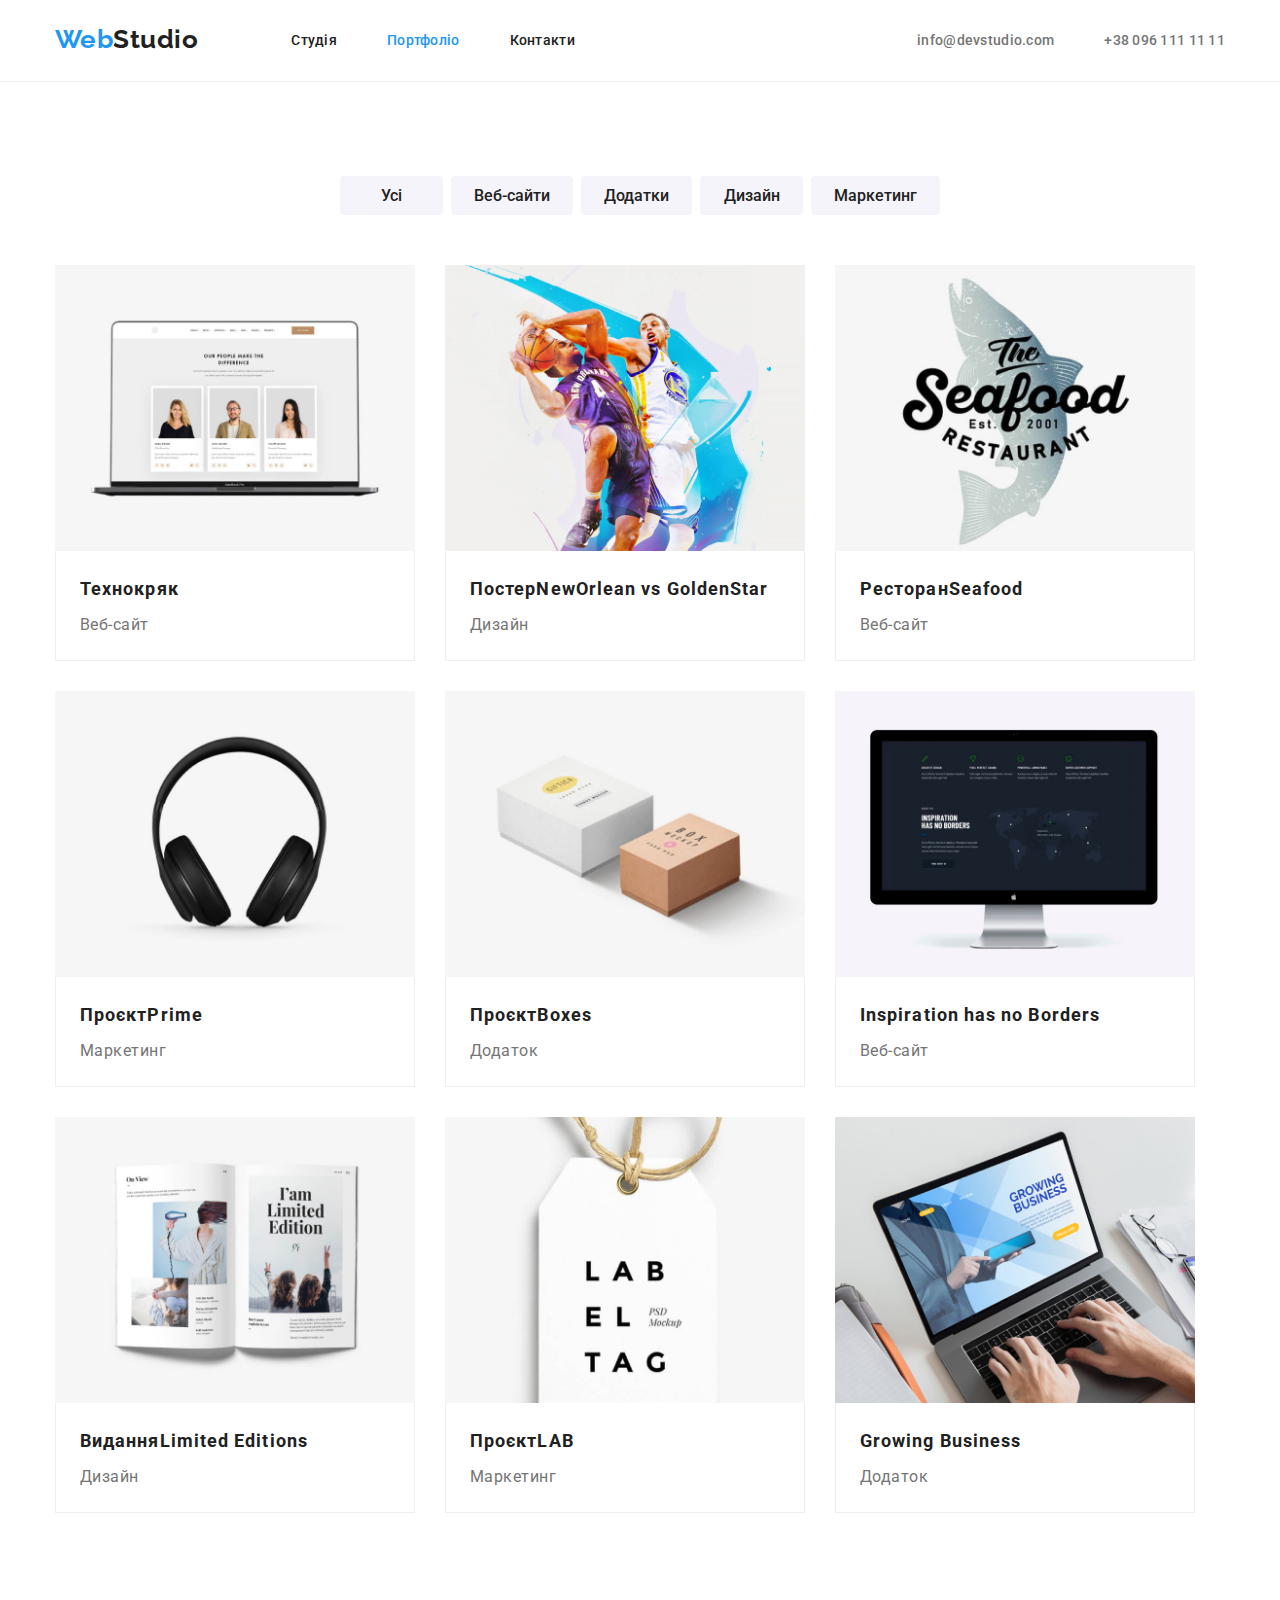
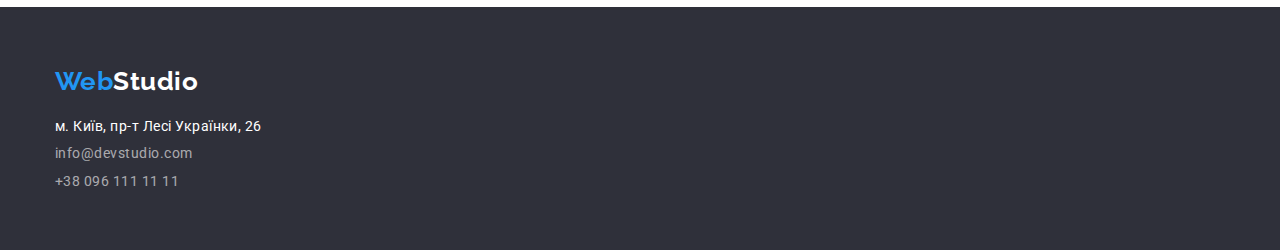
==== portfolio.html @ bcf7d55e "addclone-portfolio" ====
<!DOCTYPE html>
<html lang="uk">
<head>
    <meta charset="UTF-8">
    <meta http-equiv="X-UA-Compatible" content="IE=edge">
    <meta name="viewport" content="width=device-width, initial-scale=1.0">
    <title>Portfolio</title>
    <link
        href="https://fonts.googleapis.com/css2?family=Raleway:wght@700&family=Roboto+Condensed:wght@700&family=Roboto:wght@400;500;700;900&display=swap"
        rel="stylesheet">
        <link rel="stylesheet" href="https://cdnjs.cloudflare.com/ajax/libs/modern-normalize/1.1.0/modern-normalize.min.css">
 <link rel="stylesheet" href="./styles-css/styles.css">
</head>
<body>
    <!--navigation-->
    <header class="page-header">
        <div class=" conteiner main-container">
            <div class="naw-link">
        <nav class="naw-content">
            <a href="./index.html" class="logo-accent">Web<span class="logo">Studio</span></a>
            <ul class=" site-nav list">
                <li class="item"><a href="./index.html" class="link">Студія</a></li>
                <li class="item"><a href="#" class="link current ">Портфоліо</a></li>
                <li class="item"><a href="#" class="link">Контакти</a></li>
            </ul>
        </nav>
        <ul class=" contact-nav list">
            <li class="contact-wrap"><a href="mailto:info@devstudio.com" class="contacts">info@devstudio.com</a></li>
            <li class="contact-wrap"><a href="tel:+380961111111" class="contacts">+38 096 111 11 11</a></li>
        </ul>
        </div>
        </div>
    </header>
    <!--about main-->
    <main>
        <!--navigation portfolio-->
        <section class="section section-portfolio">
            <div class="conteiner conteiner-portfolio">
            <h1 class="visually-hidden">портфоліо</h1>
            <ul class="list filter">
                <li class="item-button"><button type="button" class="buttons ">Усі</button></li>
                <li class="item-button"><button type="button" class="buttons ">Веб-сайти</button></li>
                <li class="item-button"><button type="button" class="buttons ">Додатки</button></li>
                <li class="item-button"><button type="button" class="buttons ">Дизайн</button></li>
                <li class="item-button"><button type="button" class="buttons ">Маркетинг</button></li>
            </ul>
            
    

        <!--portfolio-->

            <ul class=" project list">
                <li class="item-work">
                    <a href="#" target="_blank" rel="noopener norefere">
                    <img class="img-work" src="./images/img1.jpg" alt="ноутбук" width="370">
                    <div class="cards-name">
                    <h2 class="title-project">Технокряк</h2>
                    <p class="work">Веб-сайт</p>
                    </div>
                </a>
                </li>
                <li class="item-work">
                    <a href="#" target="_blank" rel="noopener norefere">
                    <img class="img-work" src="./images/img2.jpg" alt="баскетбол" width="370">
                    <div class="cards-name">
                    <h2 class="title-project">Постер<span>NewOrlean vs GoldenStar</span></h2>
                    <p class="work">Дизайн</p>
                    </div>
                    </a>
                </li>
                <li class="item-work">
                    <a href="#" target="_blank" rel="noopener noreferre">
                    <img class="img-work" src="./images/img3.jpg" alt="ресторан" width="370">
                    <div class="cards-name">
                    <h2 class="title-project">Ресторан<span>Seafood</span></h2>
                    <p class="work">Веб-сайт</p>
                    </div>
                </a>
                </li>
                
                <li class="item-work">
                    <a href="#" target="_blank" rel="noopener noreferre">
                <img class="img-work" src="./images/img4.jpg" alt="наушники" width="370">
                <div class="cards-name">
                <h2 class="title-project">Проєкт<span>Prime</span></h2>
                <p class="work">Маркетинг</p>
                </div>
                </a>
                </li>
                <li class="item-work">
                    <a href="#" target="_blank" rel="noopener noreferre">
                    <img class="img-work" src="./images/img5.jpg" alt="дві коробочки" width="370">
                    <div class="cards-name">
                    <h2 class="title-project">Проєкт<span>Boxes</span></h2>
                    <p class="work">Додаток</p>
                    </div>
                    </a>
                </li>
                <li class="item-work">
                    <a href="#" target="_blank" rel="noopener noreferre">
                    <img class="img-work" src="./images/img6.jpg" alt="монітор" width="370">
                    <div class="cards-name">
                    <h2 class="title-project"><span>Inspiration has no Borders</span></h2>
                    <p class="work">Веб-сайт</p>
                    </div>
                    </a>
                </li>
                <li class="item-work">
                    <a href="#" target="_blank" rel="noopener noreferre">
                     <img class="img-work" src="./images/img7.jpg" alt="журнал" width="370">
                     <div class="cards-name">
                    <h2 class="title-project">Видання<span>Limited Editions</span></h2>
                    <p class="work">Дизайн</p>
                    </div>
                    </a>
                </li>
                <li class="item-work">
                    <a href="#" target="_blank" rel="noopener noreferre">
                    <img class="img-work" src="./images/img8.jpg" alt="бирка" width="370">
                    <div class="cards-name">
                    <h2 class="title-project">Проєкт<span>LAB</span></h2>
                    <p class="work">Маркетинг</p>
                    </div>
                </a>
                </li>
                <li class="item-work">
                    <a href="#" target="_blank" rel="noopener noreferre">
                    <img class="img-work" src="./images/img9.jpg" alt="ноутбук" width="370">
                    <div class="cards-name">
                    <h2 class="title-project"><span>Growing Business</span></h2>
                    <p class="work">Додаток</p>
                    </div>
                </a>
                </li>
            </ul>
            
            </div>
        </section>
    </main>

<!--abot footer-->
<footer class="footer">
    <div class="conteiner conteiner-foot">
    <a href="./index.html" class="foot-accent">Web<span class="logo-foot">Studio</span></a>
    <address>
        <ul class=" adress-foot list">
            <li class="foot-item">
                <a href="https://maps.google.ua" target="_blank" rel="noopener noreferre" class="adress">м. Київ, пр-т Лесі Українки,
                    26</a>
            </li>

            <li class="foot-item"><a href="mailto:info@devstudio.com" class="adress item">info@devstudio.com</a></li>
            <li class="foot-item"><a href="tel:+380961111111" class="adress item">+38 096 111 11 11</a></li>
        </ul>
    </address>
    </div>
</footer>
 </body>
</html>
---- styles-css/styles.css ----
:root {
  --primary-text-color:#757575 ;
  --title-text-color:#212121 ;
  --accent-text: #2196F3 ;
  --accent-battons-hover:#188CE8;
  --background-main-color:#F5F5F5;
  --background-second-color : #F5F4FA;
  --bacground-accent-color:#2F303A ;
  --white-color:#FFFFFF ;
  --background-footer-color:#2F303A;
  --color-wite-transporet:rgba(255, 255, 255, 0.6);
}
h1, h2, h3, h4, h5 ,h6, ul, p {
    margin:0;
}
ul{
    padding-left: 0; 
    margin: 0;
}
body {
 background-color:var(--background-color) ;
 color: var(--primary-text-color);
 font-family: Roboto, sans-serif;
 letter-spacing: 0.03em;
}
a{
    text-decoration: none;
}

.conteiner {
    width: 1200px;
    margin: 0 auto;
    padding-left: 15px;
    padding-right: 15px;

}
/* hide */
.visually-hidden {
    position: absolute;
    white-space: nowrap;
    width: 1px;
    height: 1px;
    overflow: hidden;
    border: 0;
    padding: 0;
    clip: rect(0 0 0 0);
    clip-path: inset(50%);
    margin: -1px;
}
.list {
    list-style: none;
}
 /* heder  */
 
 
 .page-header {
    background-color: var(--color-wite-transporet);
    border-bottom: 1px solid #ECECEC;
 }

/* логотип */
.logo-accent {
    color: var(--accent-text);
}
.logo {
  color: var(--title-text-color)  ;
}
.logo-accent {
    margin-right: 93px;
    padding-top: 24px;
    padding-bottom: 25px;
    display: block;
    font-family: 'Raleway', sans-serif;
    font-size: 26px;
    font-weight:700;
    line-height:1.19 ;
    text-decoration: none;


    
}
/* main naw */
 .naw-link {
    display: flex;
    align-items: center;
}
/* навигация  */
.naw-content{
    display: flex;
    align-items: center;
}

.site-nav {
    display: flex;
}
.site-nav .item {
    margin-right: 50px;
}
.site-nav .item:last-child {
    margin-right: 0;
}
 .site-nav .link {
    display: block;
    padding-top: 32px;
    padding-bottom: 32px;
    
    color: var(--title-text-color);
    font-weight: 500;
    font-size: 14px;
    line-height: 1.2;
    letter-spacing: 0.02em;
    text-decoration:none;
    
}
.site-nav .link:hover,
.site-nav .link:focus {
    color: var(--accent-text);
}
.site-nav .link.current {
    color: var(--accent-text);
    }
   
    /* contact-nav */
.contact-nav {
    display: flex;
    margin-left: auto ;
    }
  .contact-wrap:first-of-type { 
    margin-right: 50px;
}
 
.contact-wrap .contacts {
    display: block;
    padding-top: 32px;
    padding-bottom: 32px;
    margin-right: 0px;

    color:var(--primary-text-color);
    font-weight: 500;
    font-size: 14px;
    line-height: 1.2;
    letter-spacing: 0.02em;
    text-decoration: none;
    
}

.contact-nav .contacts:hover,
.contact-nav .contacts:focus {
    color: var(--accent-text);
}
.contact-nav .contacts.current {
    color:var(--accent-text);
}

/* hero */
.hero {
    background: var(--bacground-accent-color)  ;
    margin: auto;
    text-align: center;
    padding-top: 200px;
    padding-bottom: 200px;
}


    .hero .hero-title {
    max-width: 696px;
    margin: 0 auto 30px;


    color: var(--white-color);
    font-weight: 900;
    font-size: 44px;
    line-height:1.4;
    letter-spacing: 0.06em;
    text-align: center;
    text-transform: uppercase;
     }

.buttons-hero {
    color: var(--white-color);
    background-color: var(--accent-text);
    font-family: Roboto;
    font-weight: 700;
    font-size: 16px;
    line-height: 1.8;
    letter-spacing: 0.06em;

    cursor: pointer;
    border-radius: 4px;
    padding: 10px 32px;
    min-width: 216px;
    
    text-align: center;
    border: 1px solid transparent
    }

 .buttons-hero:hover,
 .buttons-hero:focus {
    background-color: var(--accent-battons-hover);
    
 }

 /* about section */
 .feature{
    display: flex;
    flex-wrap: wrap;
    
 }
 .feauter-item{
    flex-basis: calc(100% / 4 - 30px);
    margin-left: 30px;}
   
.feature :first-child {
    margin-left: 0px;
}
   
 .section-about {
    padding-top: 94px;
    padding-bottom: 94px;
 }

.section .section-title {
    color: var(--title-text-color);
    font-weight: 700;
    font-size: 36px;
    line-height: 1.2;
    text-align: center;
    margin-bottom: 50px;
    
}
.feature .title { 
  color:var(--title-text-color) ; 
    font-weight: 700;
    font-size: 14px;
    line-height: 1.2;
    text-transform: uppercase;
    margin-bottom: 10px;

    
}
.feature .text-feature {
    font-weight: 400;
    font-size: 14px;
    line-height: 1.7;
    width: 270px; 
    display: block;
    
}
/* about-prodgect */

.prodgect-list{
    display: flex;
}

.prodgect-item {
    flex-basis: calc(100% / 3);
    margin-right:  30px;
    }
 .prodgect-item:last-of-type {
        margin-right: 0 ;
    }
    
.img-item {
    display: block;
    }
.section-prodgect{
    padding-bottom: 94px;
}

   
/* employee list */
.section-employees{
    padding-top: 94px;
    padding-bottom: 94px;
    background-color: var(--background-second-color);
}
.employees {
    display: flex;
    flex-wrap: wrap;
    margin-right: -30px;
    
}
.employees-item {
    display: block;
}
.employees-item {
    flex-basis: calc(100% / 4 -30px);
    margin-right: 30px;
    text-align: center;
    }
.item-employees {
    display: block;
    max-width: 100%;
}

.employees .coworcer  {
    color: var(--title-text-color);
    font-weight: 500;
    font-size: 16px;
    line-height: 1.2;
    margin-bottom: 10px;
}
  .coworcer .work {
  font-weight: 400;
  font-size: 16px;
  line-height: 1.2;
  
  }
.text-worker{
    padding-top: 30px;
    padding-bottom: 30px ;
    background-color: var(--color-wite-transporet);
}

/* footer */


.footer {
    background-color:var(--background-footer-color) ;
    padding-top: 60px;
    padding-left: 0px;
    padding-bottom: 60px;
}
 
.foot-accent {
display: inline-block;

    color: var(--accent-text);
    font-family: Raleway ;
    font-size: 26px;
    font-weight: 700;
    margin-bottom: 20px;
}
 .logo-foot {
        color: var(--white-color);
        }
  .foot-item {
    margin-bottom: 9px;
}

.adress-foot .adress {
    color: var(--white-color);
    font-style: normal;
    text-decoration: none;
    font-size: 14px;
}
 .adress-foot .item {
    color: var(--color-wite-transporet);
 }
.adress-foot .adress:hover ,
.adress-foot .adress:focus {
    color: var(--accent-text);
}
 .adress-foot :last-child {
    margin-bottom: 0px;
}

/* portfolio navigations  */
.section-portfolio {
    padding-top: 94px;
    padding-bottom: 94px;

}
.filter {
    display: flex;
    justify-content: center;
    margin-bottom: 50px;
}
.item-button {
    margin-left: 8px;
}
 .item-button:first-of-type {
    margin-left: 0;
 }
.buttons {
    cursor: pointer;
    border-radius: 4px;
    padding: 6px 22px;
    min-width: 103px;
    border: 1px solid transparent;
    
    

   background-color:var(--background-second-color) ;
   color: var(--title-text-color);
   font-family: Roboto;
   font-weight: 500;
   font-size: 16px;
   line-height: 1.6;
   font-family: Roboto;
   
}


.buttons:hover,
.buttons:focus{
background-color: var(--accent-text);
border:1px solid transparent ;
color: var(--white-color);}

/* portfolio prodjekt */ 

.project{
    padding: 0;
    display: flex;
    flex-wrap: wrap;
    gap: 30px ;
    
}
 .project >.item-work {
    flex-basis: calc(100% / 3 - 30px);
   
 }
 
 .img-work {
    display: block;
    max-width: 100%;
 }
 .cards-name {
    padding: 20px 24px;
    border: 1px solid #EEEEEE;
    border-top: none;
          
 }

.title-project {
    color: var(--title-text-color);
    font-weight: 700;
    font-size: 18px;
    line-height: 2;
    letter-spacing: 0.06em ;
    margin-bottom: 4px;
    
}
.work {
    font-weight: 400;
    color: var(--primary-text-color);
    font-size: 16px;
    line-height: 1.8;
    
}
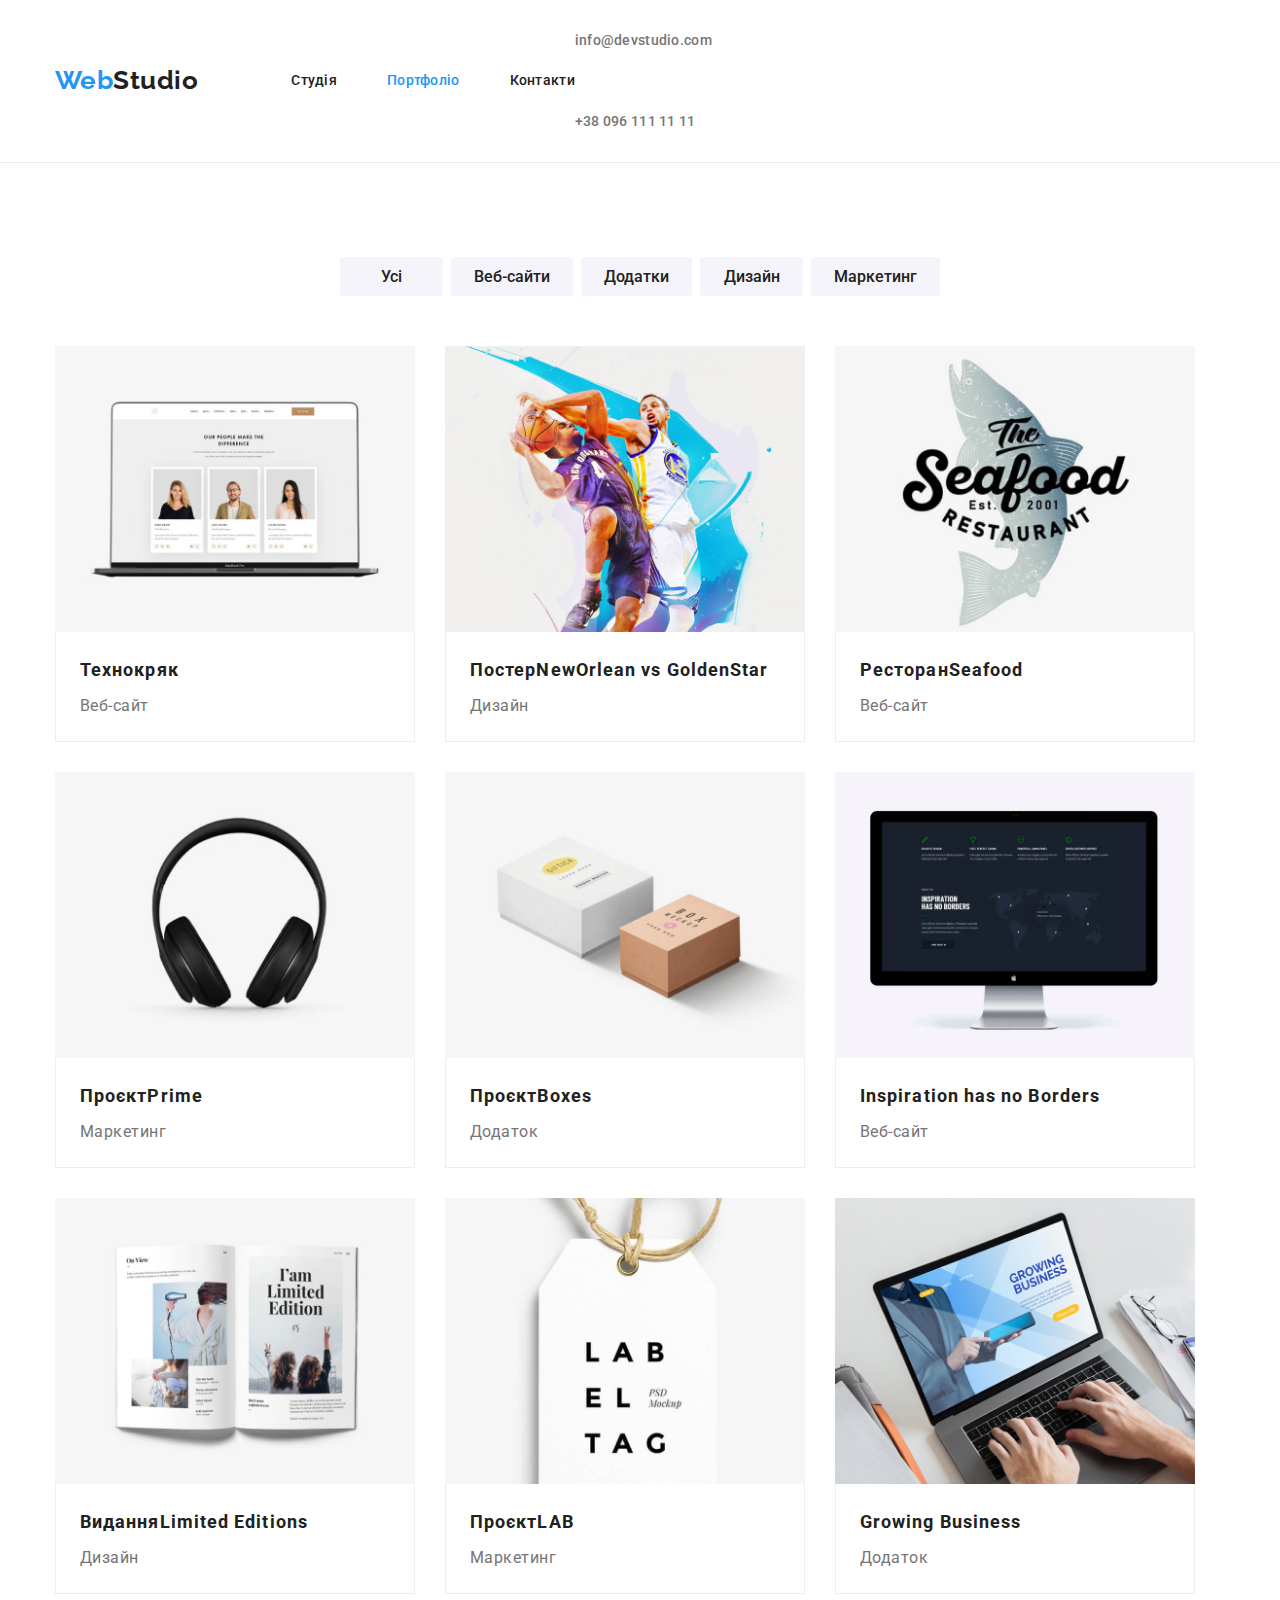
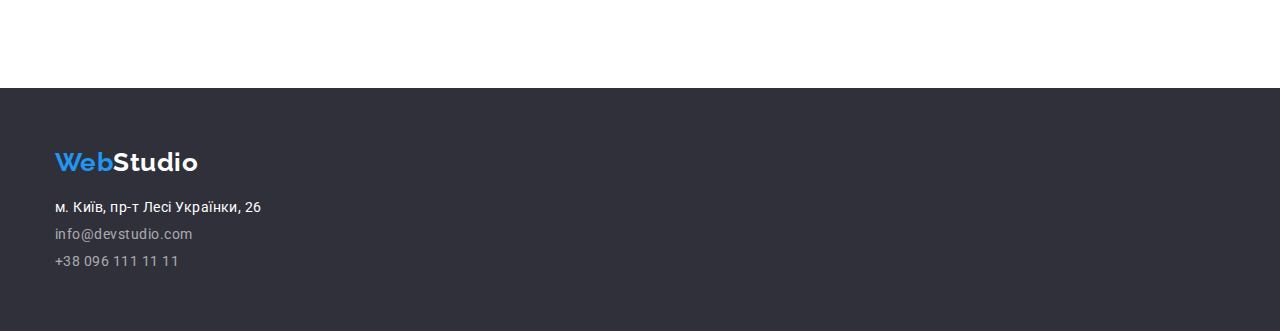
==== commit 95964c16: "correct" ====
--- a/portfolio.html
+++ b/portfolio.html
@@ -51,7 +51,7 @@
 
             <ul class=" project list">
                 <li class="item-work">
-                    <a href="#" target="_blank" rel="noopener norefere">
+                    <a clas="link-img" href="#" target="_blank" rel="noopener norefere">
                     <img class="img-work" src="./images/img1.jpg" alt="ноутбук" width="370">
                     <div class="cards-name">
                     <h2 class="title-project">Технокряк</h2>
@@ -60,7 +60,7 @@
                 </a>
                 </li>
                 <li class="item-work">
-                    <a href="#" target="_blank" rel="noopener norefere">
+                    <a class="link-img" href="#" target="_blank" rel="noopener norefere">
                     <img class="img-work" src="./images/img2.jpg" alt="баскетбол" width="370">
                     <div class="cards-name">
                     <h2 class="title-project">Постер<span>NewOrlean vs GoldenStar</span></h2>
@@ -69,7 +69,7 @@
                     </a>
                 </li>
                 <li class="item-work">
-                    <a href="#" target="_blank" rel="noopener noreferre">
+                    <a class="link-img" href="#" target="_blank" rel="noopener noreferre">
                     <img class="img-work" src="./images/img3.jpg" alt="ресторан" width="370">
                     <div class="cards-name">
                     <h2 class="title-project">Ресторан<span>Seafood</span></h2>
@@ -79,7 +79,7 @@
                 </li>
                 
                 <li class="item-work">
-                    <a href="#" target="_blank" rel="noopener noreferre">
+                    <a class="link-img" href="#" target="_blank" rel="noopener noreferre">
                 <img class="img-work" src="./images/img4.jpg" alt="наушники" width="370">
                 <div class="cards-name">
                 <h2 class="title-project">Проєкт<span>Prime</span></h2>
@@ -88,7 +88,7 @@
                 </a>
                 </li>
                 <li class="item-work">
-                    <a href="#" target="_blank" rel="noopener noreferre">
+                    <a class="link-img" href="#" target="_blank" rel="noopener noreferre">
                     <img class="img-work" src="./images/img5.jpg" alt="дві коробочки" width="370">
                     <div class="cards-name">
                     <h2 class="title-project">Проєкт<span>Boxes</span></h2>
@@ -97,7 +97,7 @@
                     </a>
                 </li>
                 <li class="item-work">
-                    <a href="#" target="_blank" rel="noopener noreferre">
+                    <a  class="link-img" href="#" target="_blank" rel="noopener noreferre">
                     <img class="img-work" src="./images/img6.jpg" alt="монітор" width="370">
                     <div class="cards-name">
                     <h2 class="title-project"><span>Inspiration has no Borders</span></h2>
@@ -106,7 +106,7 @@
                     </a>
                 </li>
                 <li class="item-work">
-                    <a href="#" target="_blank" rel="noopener noreferre">
+                    <a class="link-img" href="#" target="_blank" rel="noopener noreferre">
                      <img class="img-work" src="./images/img7.jpg" alt="журнал" width="370">
                      <div class="cards-name">
                     <h2 class="title-project">Видання<span>Limited Editions</span></h2>
@@ -115,7 +115,7 @@
                     </a>
                 </li>
                 <li class="item-work">
-                    <a href="#" target="_blank" rel="noopener noreferre">
+                    <a class="link-img" href="#" target="_blank" rel="noopener noreferre">
                     <img class="img-work" src="./images/img8.jpg" alt="бирка" width="370">
                     <div class="cards-name">
                     <h2 class="title-project">Проєкт<span>LAB</span></h2>
@@ -124,7 +124,7 @@
                 </a>
                 </li>
                 <li class="item-work">
-                    <a href="#" target="_blank" rel="noopener noreferre">
+                    <a class="link-img" href="#" target="_blank" rel="noopener noreferre">
                     <img class="img-work" src="./images/img9.jpg" alt="ноутбук" width="370">
                     <div class="cards-name">
                     <h2 class="title-project"><span>Growing Business</span></h2>
--- a/styles-css/styles.css
+++ b/styles-css/styles.css
@@ -10,6 +10,7 @@
   --white-color:#FFFFFF ;
   --background-footer-color:#2F303A;
   --color-wite-transporet:rgba(255, 255, 255, 0.6);
+  --background-icon: #AFB1B8;
 }
 h1, h2, h3, h4, h5 ,h6, ul, p {
     margin:0;
@@ -119,7 +120,7 @@
 }
 .site-nav .link.current {
     color: var(--accent-text);
-    }
+    } a
    
     /* contact-nav */
 .contact-nav {
@@ -134,7 +135,7 @@
     display: block;
     padding-top: 32px;
     padding-bottom: 32px;
-    margin-right: 0px;
+    margin-right:0;
 
     color:var(--primary-text-color);
     font-weight: 500;
@@ -155,11 +156,15 @@
 
 /* hero */
 .hero {
-    background: var(--bacground-accent-color)  ;
+    background-image:linear-gradient( rgba(47, 48, 58, 0.4),rgba(47, 48, 58, 0.4)) , url("../images/heroimg.jpg") ;
+    background-repeat: no-repeat;
+    background-size: cover;
     margin: auto;
     text-align: center;
     padding-top: 200px;
     padding-bottom: 200px;
+    max-width: 1600px;
+    margin: 0 auto;
 }
 
 
@@ -248,6 +253,15 @@
     
 }
 /* about-prodgect */
+.icon-feauter{
+    display: flex;
+    align-items: center;
+    justify-content: center;
+    border-radius: 4px;
+    background-color: #F5F4FA;
+    padding: 25px 100px;
+    margin-bottom: 30px;
+}
 
 .prodgect-list{
     display: flex;
@@ -274,6 +288,7 @@
     padding-top: 94px;
     padding-bottom: 94px;
     background-color: var(--background-second-color);
+    box-shadow: 0px 4px 4px rgba(0, 0, 0, 0.25);
 }
 .employees {
     display: flex;
@@ -288,6 +303,7 @@
     flex-basis: calc(100% / 4 -30px);
     margin-right: 30px;
     text-align: center;
+    box-shadow: 0px 1px 3px rgba(0, 0, 0, 0.12), 0px 1px 1px rgba(0, 0, 0, 0.14), 0px 2px 1px rgba(0, 0, 0, 0.2);
     }
 .item-employees {
     display: block;
@@ -312,7 +328,50 @@
     padding-bottom: 30px ;
     background-color: var(--color-wite-transporet);
 }
-
+.icon-link {
+    display: flex;
+    justify-content: center;
+    
+    }
+    .icon {
+    width: 20px;
+   height: 20px;
+   margin-top: 16px;
+   margin-right: 10px;
+    }
+    
+/* our-clients */
+.section-clients {
+    padding-top: 94px;
+    padding-bottom: 94px;
+}
+
+.our-clients{
+   display: flex;
+   justify-content: center;
+}
+ .item-clients {
+    margin-right: 30px;
+    border-radius: 4px;
+    border: 1px solid var(--background-icon);
+    fill: var(--background-icon);
+    border: 1px solid var(--background-icon);
+    padding: 16px 32px;
+    }
+.icon-clients {
+    fill: var(--background-icon);
+    
+    }
+    .item-clients:last-of-type{
+        margin-right: 0;
+    }
+    .icon-clients:hover,
+    .icon-clients:focus{
+        fill: #2196F3;
+    }
+    
+    
+    
 /* footer */
 
 
@@ -355,6 +414,32 @@
  .adress-foot :last-child {
     margin-bottom: 0px;
 }
+ /* social network */
+ 
+   .footer-link{
+    display: flex;
+    align-items: baseline;
+    }
+    .social-link {
+    display: flex;
+    margin-left: 70px;
+    }
+    .icon-footer {
+        fill: var(--white-color);}
+        
+       
+
+ .title-social {
+    display: inline-block;
+    margin-bottom: 20px;
+    font-family: Roboto;
+    font-weight: 700;
+    color: var(--white-color);
+    font-size: 14px;
+    line-height: 1.14em;
+    letter-spacing: 0.03em;
+    text-transform: uppercase;
+ }
 
 /* portfolio navigations  */
 .section-portfolio {
@@ -366,9 +451,13 @@
     display: flex;
     justify-content: center;
     margin-bottom: 50px;
+    
+    
 }
 .item-button {
     margin-left: 8px;
+    
+    
 }
  .item-button:first-of-type {
     margin-left: 0;
@@ -381,7 +470,6 @@
     border: 1px solid transparent;
     
     
-
    background-color:var(--background-second-color) ;
    color: var(--title-text-color);
    font-family: Roboto;
@@ -389,8 +477,9 @@
    font-size: 16px;
    line-height: 1.6;
    font-family: Roboto;
+   box-shadow: (0px 4px 4px rgba(0, 0, 0, 0.25));
    
-}
+   }
 
 
 .buttons:hover,
@@ -440,4 +529,10 @@
     line-height: 1.8;
     
 }
-    +.link-img {
+display:block;
+}
+.link-img:hover,
+.link-img:focus {
+box-shadow:(0px 4px 4px rgba(0, 0, 0, 0.25));
+}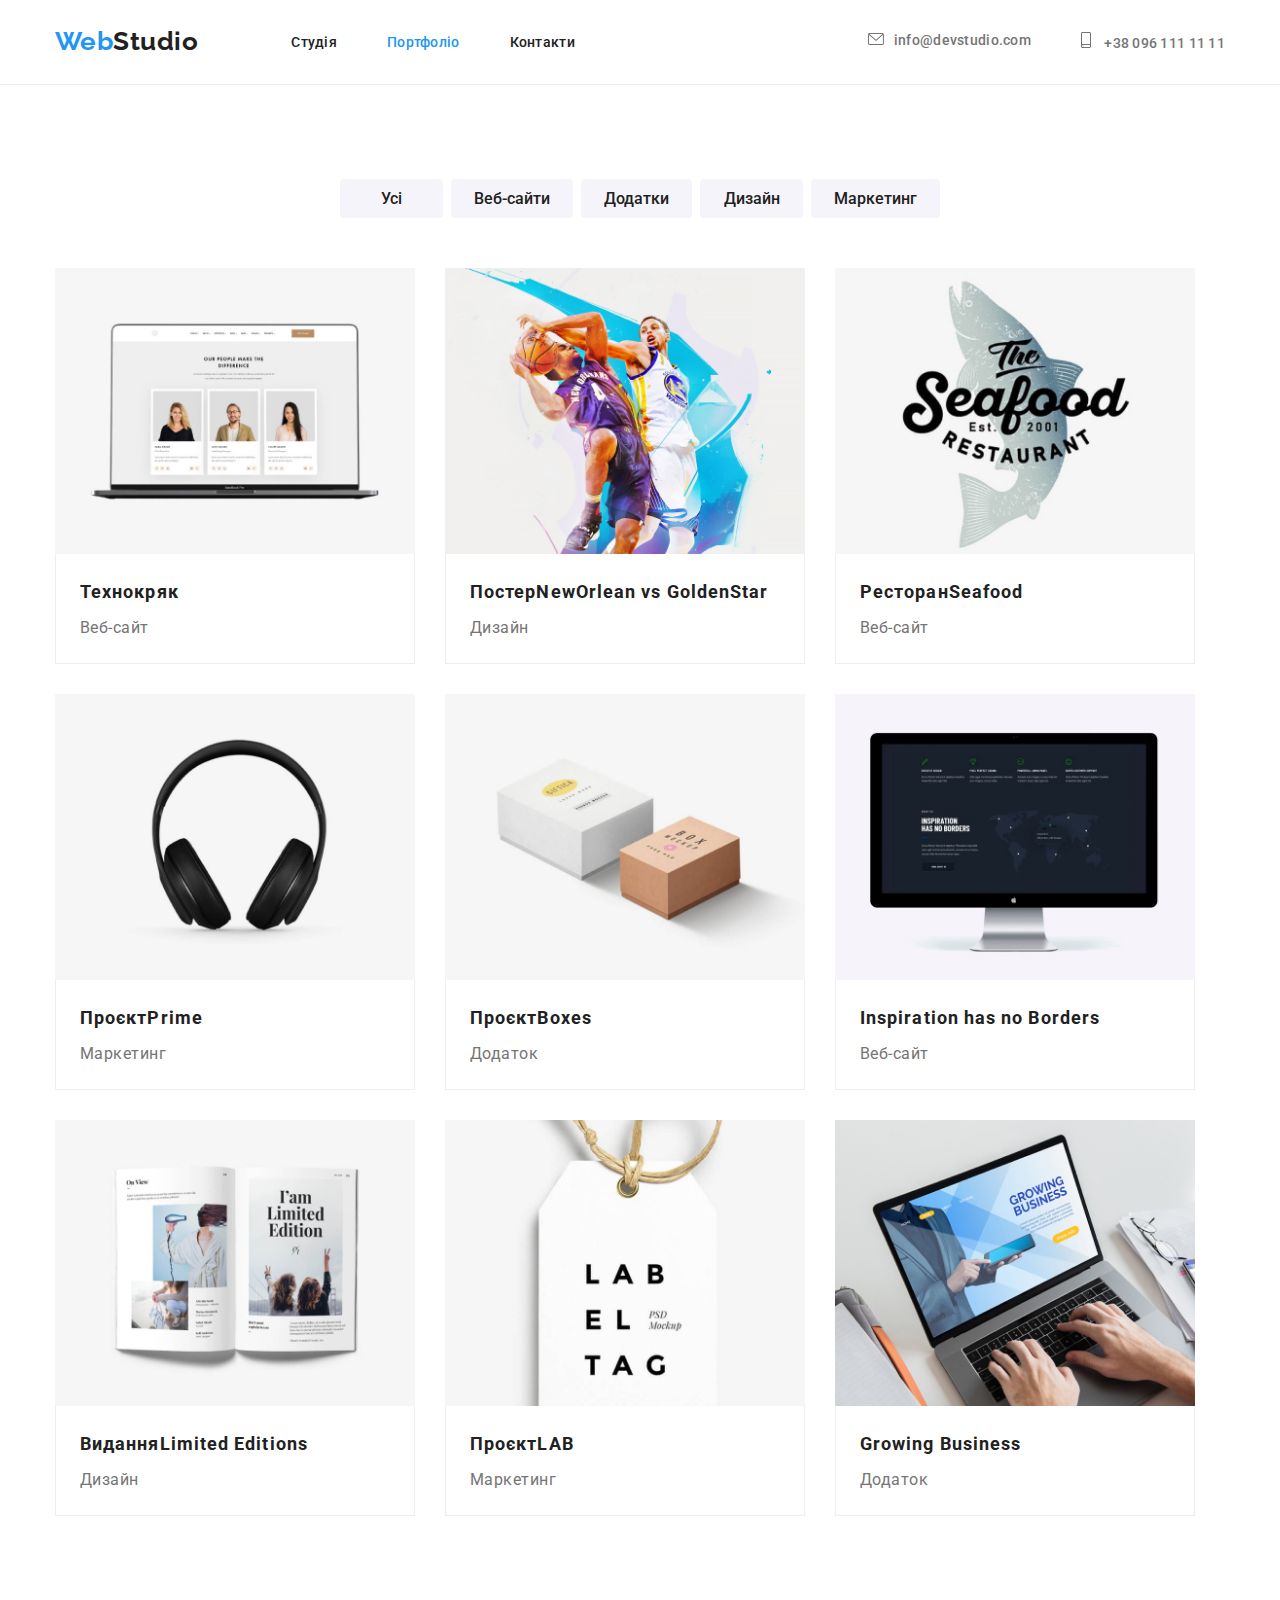
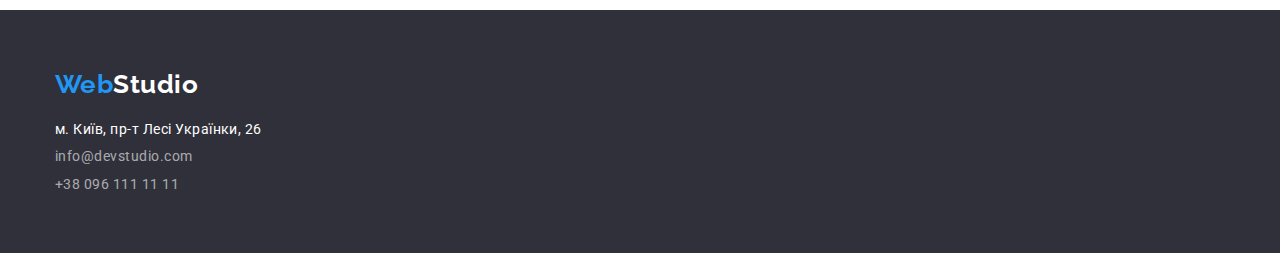
==== commit 857926a3: "create-mistake" ====
--- a/portfolio.html
+++ b/portfolio.html
@@ -25,8 +25,16 @@
             </ul>
         </nav>
         <ul class=" contact-nav list">
-            <li class="contact-wrap"><a href="mailto:info@devstudio.com" class="contacts">info@devstudio.com</a></li>
-            <li class="contact-wrap"><a href="tel:+380961111111" class="contacts">+38 096 111 11 11</a></li>
+            <li class="contact-wrap">
+                <a href="mailto:info@devstudio.com" class="contacts"> <svg viewBox="0 0 43 32" width="16" class="icon-contacts">
+                        <use xlink:href="./images/symbol-defs.svg#icon-envelope"></use>
+                    </svg>info@devstudio.com </a>
+            </li>
+            <li class="contact-wrap">
+                <a href="tel:+380961111111" class="contacts"> <svg viewBox="0 0 20 32" width="10" class="icon-contacts">
+                        <use xlink:href="./images/symbol-defs.svg#icon-smartphone">
+                    </svg> +38 096 111 11 11</a>
+            </li>
         </ul>
         </div>
         </div>
--- a/styles-css/styles.css
+++ b/styles-css/styles.css
@@ -120,22 +120,34 @@
 }
 .site-nav .link.current {
     color: var(--accent-text);
-    } a
+    } 
    
     /* contact-nav */
-.contact-nav {
-    display: flex;
-    margin-left: auto ;
-    }
+    
+
+  .icon-contacts {
+    margin-right: 10px;
+  }
+ 
+.contact-nav { 
+    display: flex;
+    margin-left: auto;
+}
+        
   .contact-wrap:first-of-type { 
-    margin-right: 50px;
-}
- 
+    margin-right:50px;
+}
+ .icon-contacts{
+fill: currentColor;
+ }
+ .contact-wrap:hover svg{
+    fill: var(--accent-text);
+ }
 .contact-wrap .contacts {
     display: block;
     padding-top: 32px;
     padding-bottom: 32px;
-    margin-right:0;
+    margin-right:0 ;
 
     color:var(--primary-text-color);
     font-weight: 500;
@@ -331,14 +343,27 @@
 .icon-link {
     display: flex;
     justify-content: center;
-    
-    }
-    .icon {
-    width: 20px;
-   height: 20px;
+    }
+ 
+   .icon {
+   width:44px ;
+   height:44px;
    margin-top: 16px;
    margin-right: 10px;
-    }
+   fill: var(--background-icon);
+   background: var(--white-color);
+   background-size: 20px;
+   border-radius: 50%
+}
+    
+   .icon:hover,
+   .icon:focus{
+    background: var(--accent-text);
+    fill: var(--white-color);
+   }
+  
+   
+    
     
 /* our-clients */
 .section-clients {
@@ -363,13 +388,17 @@
     
     }
     .item-clients:last-of-type{
-        margin-right: 0;
-    }
-    .icon-clients:hover,
-    .icon-clients:focus{
-        fill: #2196F3;
-    }
-    
+            margin-right: 0;}
+    
+    
+        .icon-clients:hover,
+        .icon-clients:focus {
+          fill: #2196F3 ;
+        }
+        .item-clients:hover ,
+        .item-clients:focus {
+        border: 1px solid #2196F3;
+        }
     
     
 /* footer */
@@ -416,20 +445,35 @@
 }
  /* social network */
  
-   .footer-link{
+   .footer-link {
     display: flex;
     align-items: baseline;
-    }
+    
+    }
+    
     .social-link {
-    display: flex;
+   
     margin-left: 70px;
     }
+    
     .icon-footer {
-        fill: var(--white-color);}
         
-       
-
- .title-social {
+    fill: var(--white-color);
+    border-radius: 50%;
+    background-color: rgba(255, 255, 255, 0.1) ;
+    box-sizing: border-box;
+    width: 44px;
+    height: 44px;
+    box-shadow: 0px 4px 4px rgba(0, 0, 0, 0.25);
+    }
+
+.icon-footer:hover,
+.icon-footer:focus {
+    background-color: var(--accent-battons-hover);
+}
+
+    
+    .title-social {
     display: inline-block;
     margin-bottom: 20px;
     font-family: Roboto;
@@ -477,16 +521,16 @@
    font-size: 16px;
    line-height: 1.6;
    font-family: Roboto;
-   box-shadow: (0px 4px 4px rgba(0, 0, 0, 0.25));
-   
    }
 
 
 .buttons:hover,
-.buttons:focus{
+.buttons:focus {
 background-color: var(--accent-text);
 border:1px solid transparent ;
-color: var(--white-color);}
+color: var(--white-color);
+box-shadow: 0px 4px 4px rgba(0, 0, 0, 0.25);
+}
 
 /* portfolio prodjekt */ 
 
@@ -527,12 +571,12 @@
     color: var(--primary-text-color);
     font-size: 16px;
     line-height: 1.8;
-    
-}
+    }
+
 .link-img {
 display:block;
 }
 .link-img:hover,
 .link-img:focus {
-box-shadow:(0px 4px 4px rgba(0, 0, 0, 0.25));
+box-shadow:0px 4px 4px rgba(0, 0, 0, 0.25);
 }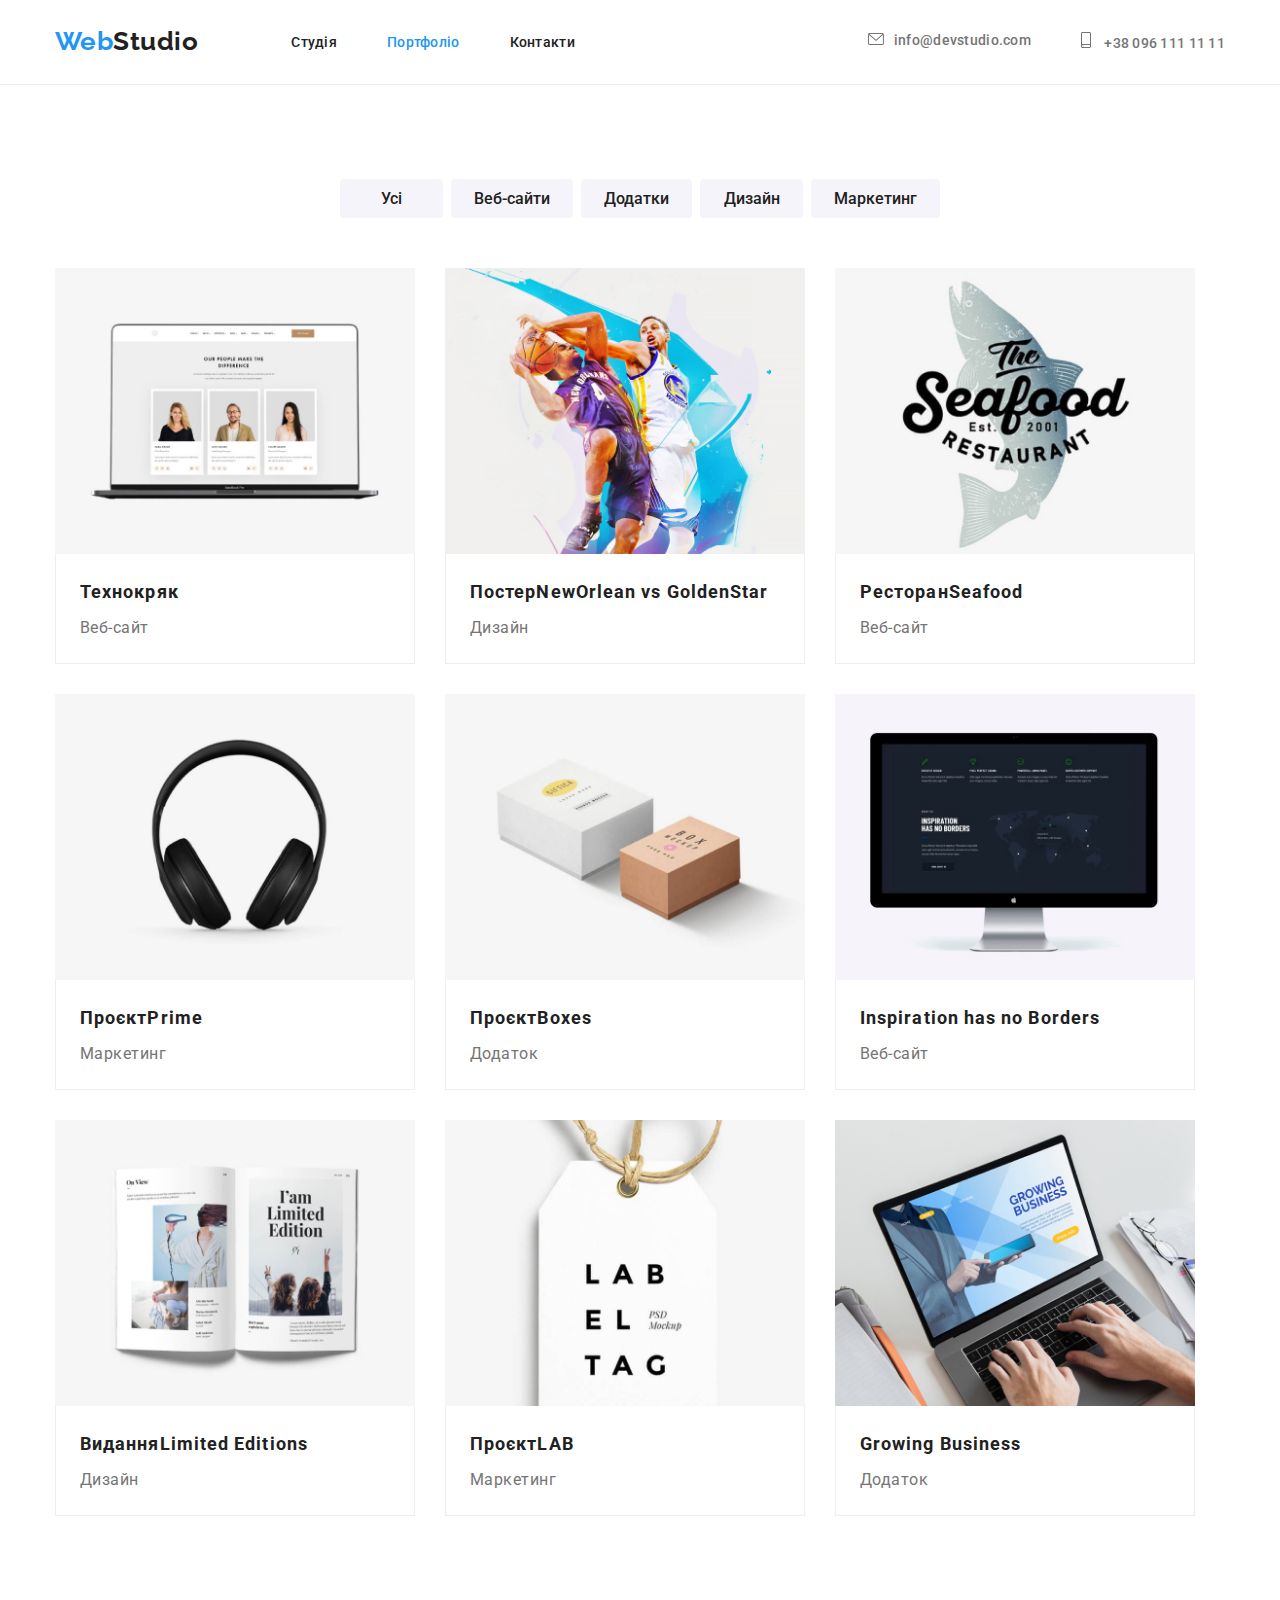
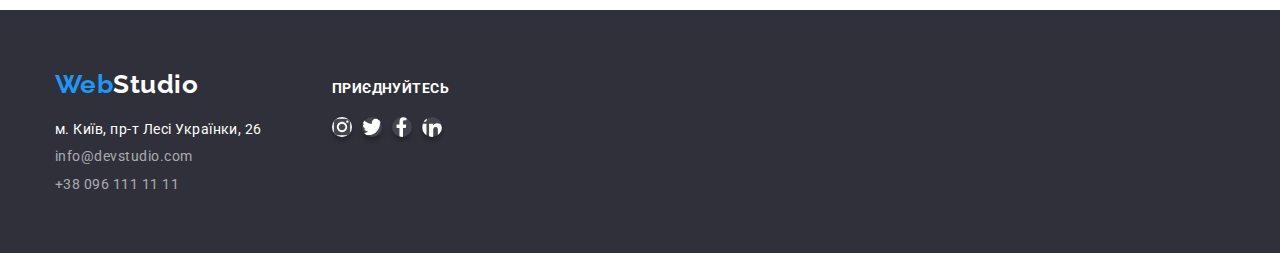
==== commit 19c10b72: "createe-footer" ====
--- a/portfolio.html
+++ b/portfolio.html
@@ -59,7 +59,7 @@
 
             <ul class=" project list">
                 <li class="item-work">
-                    <a clas="link-img" href="#" target="_blank" rel="noopener norefere">
+                    <a class="link-img" href="#" target="_blank" rel="noopener norefere">
                     <img class="img-work" src="./images/img1.jpg" alt="ноутбук" width="370">
                     <div class="cards-name">
                     <h2 class="title-project">Технокряк</h2>
@@ -148,19 +148,47 @@
 
 <!--abot footer-->
 <footer class="footer">
-    <div class="conteiner conteiner-foot">
-    <a href="./index.html" class="foot-accent">Web<span class="logo-foot">Studio</span></a>
-    <address>
-        <ul class=" adress-foot list">
-            <li class="foot-item">
-                <a href="https://maps.google.ua" target="_blank" rel="noopener noreferre" class="adress">м. Київ, пр-т Лесі Українки,
-                    26</a>
-            </li>
-
-            <li class="foot-item"><a href="mailto:info@devstudio.com" class="adress item">info@devstudio.com</a></li>
-            <li class="foot-item"><a href="tel:+380961111111" class="adress item">+38 096 111 11 11</a></li>
-        </ul>
-    </address>
+    <div class=" conteiner footer-link">
+        <div class=" conteiner-foot">
+            <a href="./index.html" class="foot-accent">Web<span class="logo-foot">Studio</span>
+            </a>
+            <address>
+                <ul class="adress-foot list">
+                    <li class="foot-item">
+                        <a href="https://maps.google.ua" target="_blank" rel="noopener noreferre" class="adress">м.
+                            Київ, пр-т Лесі Українки, 26
+                        </a>
+                    </li>
+                    <li class="foot-item">
+                        <a href="mailto:info@devstudio.com" class="adress item">info@devstudio.com</a>
+                    </li>
+                    <li class="foot-item">
+                        <a href="tel:+380961111111" class="adress item">+38 096 111 11 11</a>
+                    </li>
+                </ul>
+            </address>
+        </div>
+        <div class="social-link">
+            <h4 class="title-social">приєднуйтесь</h4>
+            <ul class="social-footer list">
+                <li class="icon-social"> <a class="link-footer" href=""></a> <svg width="20" height="20"
+                        class="icon-footer icon-instagram">
+                        <use xlink:href="./images/symbol-defs.svg#icon-instagram "></use>
+                    </svg><a></a></li>
+                <li class="icon-social"><a class="link-footer" href=""> <svg width="20" height="20"
+                            class="icon-footer icon-twitter">
+                            <use xlink:href="./images/symbol-defs.svg#icon-twitter "></use>
+                        </svg></a></li>
+                <li class="icon-social"><a class="link-footer" href=""> <svg width="20" height="20"
+                            class="icon-footer icon-facebook">
+                            <use xlink:href="./images/symbol-defs.svg#icon-facebook "></use>
+                        </svg></a></li>
+                <li class="icon-social"><a class="link-footer" href=""> <svg width="20" height="20"
+                            class="icon-footer icon-linkedin">
+                            <use xlink:href="./images/symbol-defs.svg#icon-linkedin"></use>
+                        </svg></a></li>
+            </ul>
+        </div>
     </div>
 </footer>
  </body>
--- a/styles-css/styles.css
+++ b/styles-css/styles.css
@@ -448,22 +448,27 @@
    .footer-link {
     display: flex;
     align-items: baseline;
-    
-    }
-    
+    }
+     .social-footer{
+        display:flex;
+        gap: 10px;
+     }
     .social-link {
-   
+    width: 44px;
+    height: 44px;
     margin-left: 70px;
     }
+    .link-footer{
+        justify-content: center;
+        display: flex;
+        align-items: center;
+    }
     
     .icon-footer {
-        
     fill: var(--white-color);
     border-radius: 50%;
     background-color: rgba(255, 255, 255, 0.1) ;
     box-sizing: border-box;
-    width: 44px;
-    height: 44px;
     box-shadow: 0px 4px 4px rgba(0, 0, 0, 0.25);
     }
 
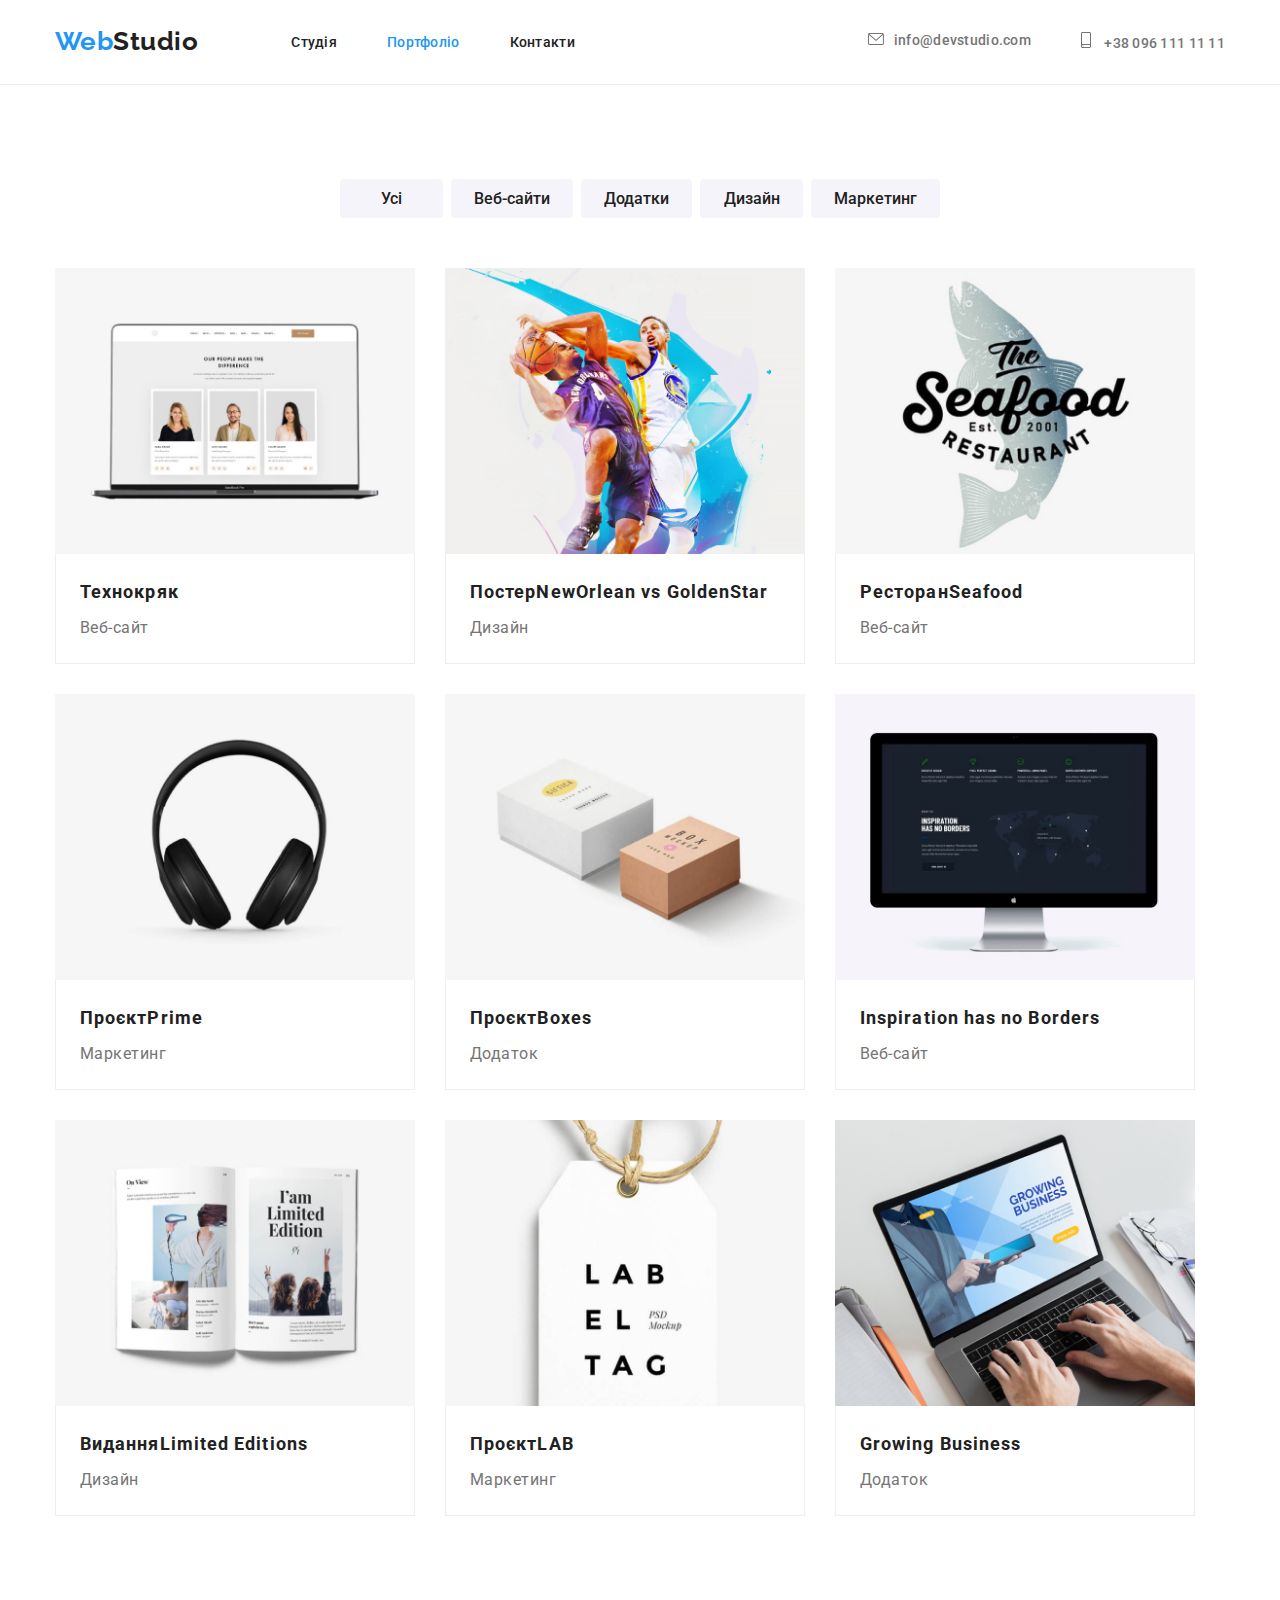
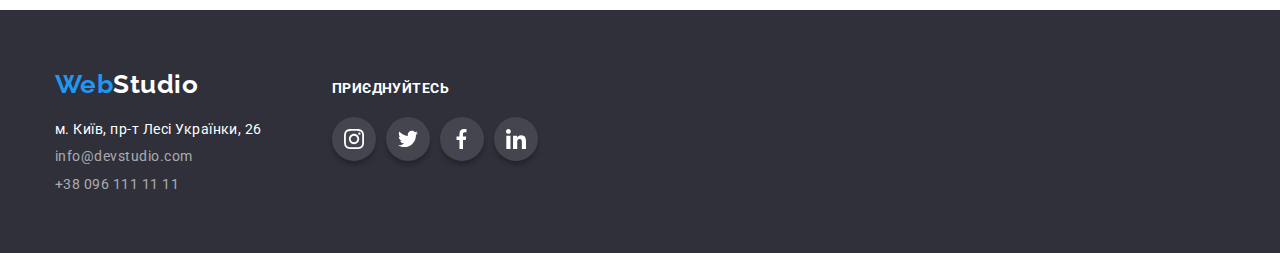
==== commit 44d74905: "last-correct" ====
--- a/portfolio.html
+++ b/portfolio.html
@@ -171,10 +171,10 @@
         <div class="social-link">
             <h4 class="title-social">приєднуйтесь</h4>
             <ul class="social-footer list">
-                <li class="icon-social"> <a class="link-footer" href=""></a> <svg width="20" height="20"
+                <li class="icon-social"> <a class="link-footer" href=""> <svg width="20" height="20"
                         class="icon-footer icon-instagram">
                         <use xlink:href="./images/symbol-defs.svg#icon-instagram "></use>
-                    </svg><a></a></li>
+                    </svg></a></li>
                 <li class="icon-social"><a class="link-footer" href=""> <svg width="20" height="20"
                             class="icon-footer icon-twitter">
                             <use xlink:href="./images/symbol-defs.svg#icon-twitter "></use>
--- a/styles-css/styles.css
+++ b/styles-css/styles.css
@@ -340,24 +340,36 @@
     padding-bottom: 30px ;
     background-color: var(--color-wite-transporet);
 }
+.link-li {
+ width: 44px;
+ height: 44px;
+ background: var(--white-color);
+ border-radius: 50%;
+
+ }
+
+
 .icon-link {
     display: flex;
     justify-content: center;
+    align-items: center;
+    gap: 10px;
+    margin-top: 16px;
     }
  
    .icon {
-   width:44px ;
-   height:44px;
    margin-top: 16px;
-   margin-right: 10px;
    fill: var(--background-icon);
-   background: var(--white-color);
-   background-size: 20px;
-   border-radius: 50%
-}
-    
-   .icon:hover,
-   .icon:focus{
+   
+   
+}  
+  .icon:hover,
+  .icon:focus {
+  fill: var(--white-color);
+  }
+    
+   .link-li:hover,
+   .link-li:focus{
     background: var(--accent-text);
     fill: var(--white-color);
    }
@@ -374,6 +386,7 @@
 .our-clients{
    display: flex;
    justify-content: center;
+   align-items: center;
 }
  .item-clients {
     margin-right: 30px;
@@ -382,13 +395,17 @@
     fill: var(--background-icon);
     border: 1px solid var(--background-icon);
     padding: 16px 32px;
+    box-shadow :0px 4px 4px rgba(0, 0, 0, 0.25);
     }
 .icon-clients {
     fill: var(--background-icon);
+    background-position: center;
     
     }
     .item-clients:last-of-type{
-            margin-right: 0;}
+            margin-right: 0;
+            
+        }
     
     
         .icon-clients:hover,
@@ -449,31 +466,34 @@
     display: flex;
     align-items: baseline;
     }
-     .social-footer{
-        display:flex;
-        gap: 10px;
+     .social-footer {
+     display:flex;
+     gap: 10px;
+
      }
     .social-link {
+     margin-left: 70px;
+    }
+    .link-footer{
+    justify-content: center;
+    display: flex;
+    align-items: center;
     width: 44px;
     height: 44px;
-    margin-left: 70px;
-    }
-    .link-footer{
-        justify-content: center;
-        display: flex;
-        align-items: center;
+    border-radius: 50%;
+    background-color: rgba(255, 255, 255, 0.1);
+    box-shadow: 0px 4px 4px rgba(0, 0, 0, 0.25);
     }
     
     .icon-footer {
+    display: inline-block ;
     fill: var(--white-color);
+    
+     }
+
+  .icon-social:hover,
+  .icon-social:focus {
     border-radius: 50%;
-    background-color: rgba(255, 255, 255, 0.1) ;
-    box-sizing: border-box;
-    box-shadow: 0px 4px 4px rgba(0, 0, 0, 0.25);
-    }
-
-.icon-footer:hover,
-.icon-footer:focus {
     background-color: var(--accent-battons-hover);
 }
 
@@ -539,11 +559,11 @@
 
 /* portfolio prodjekt */ 
 
-.project{
+.project {
     padding: 0;
     display: flex;
     flex-wrap: wrap;
-    gap: 30px ;
+    gap: 30px;
     
 }
  .project >.item-work {
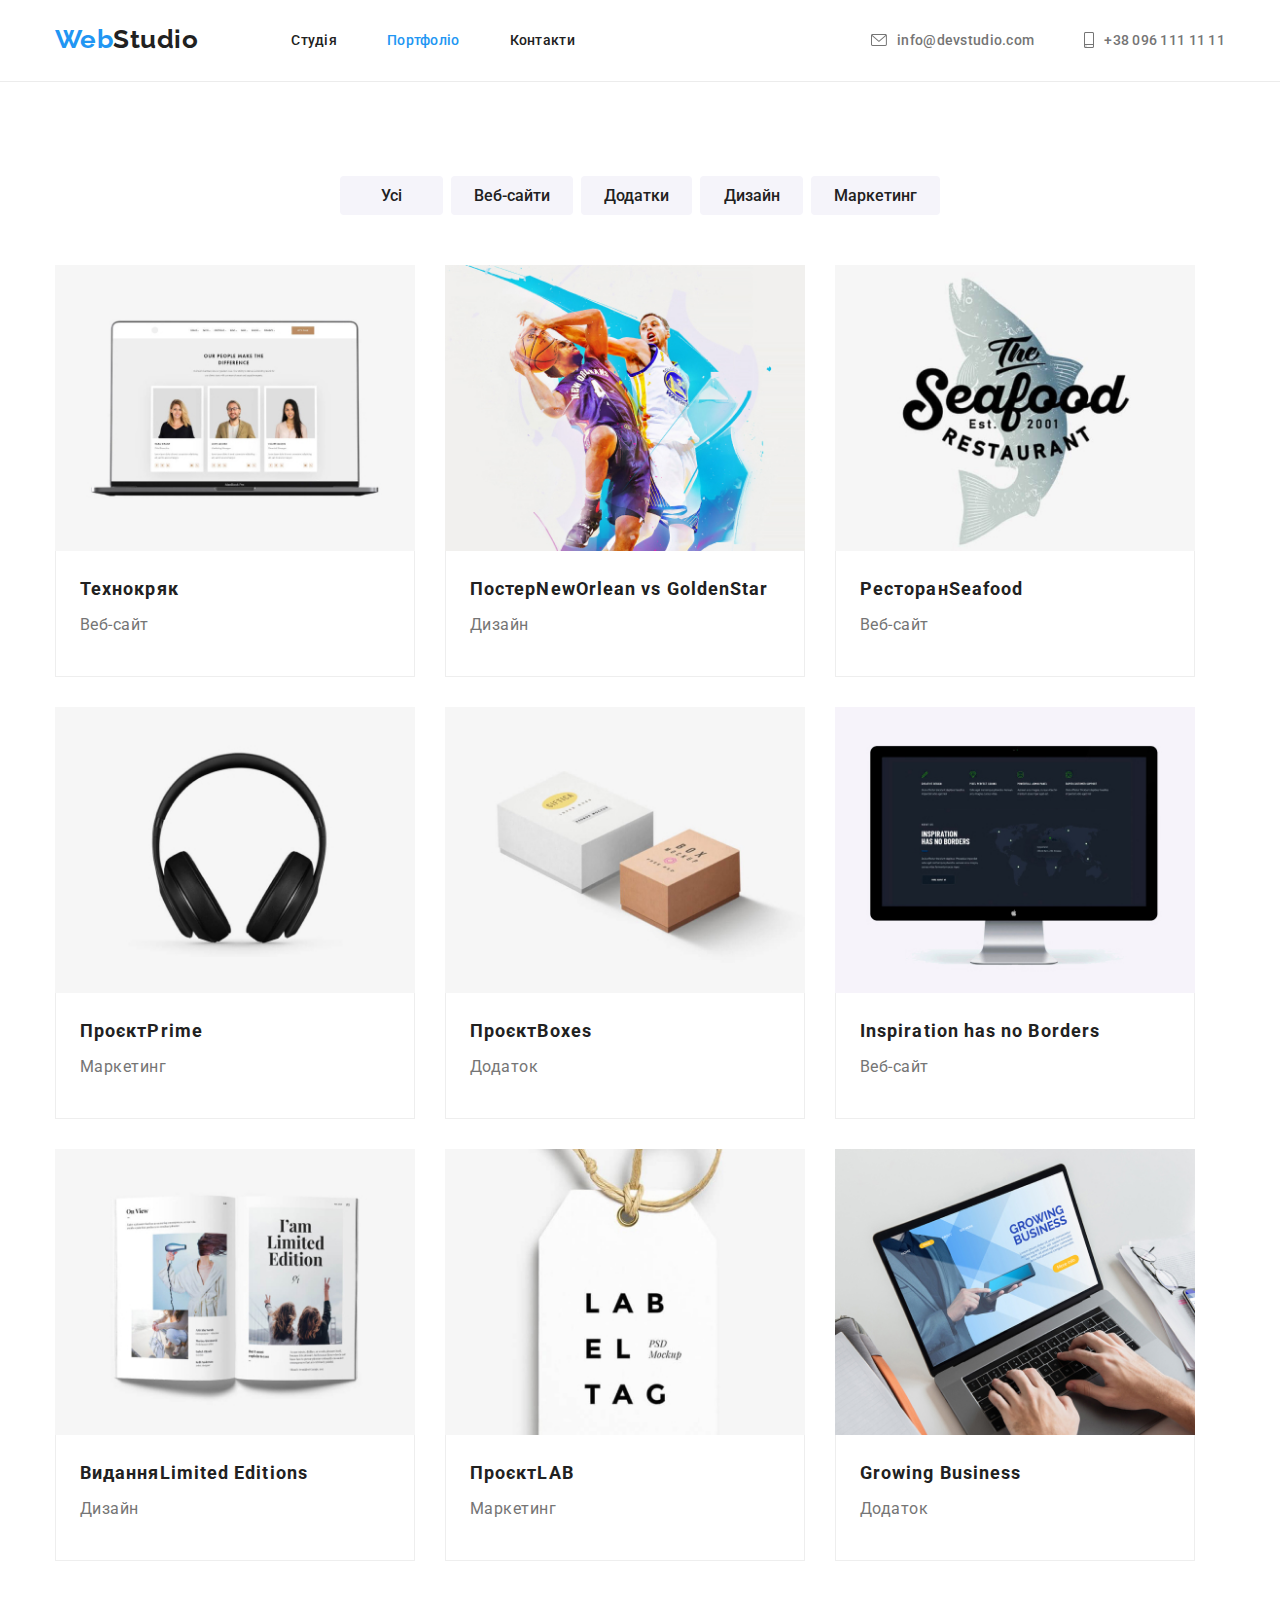
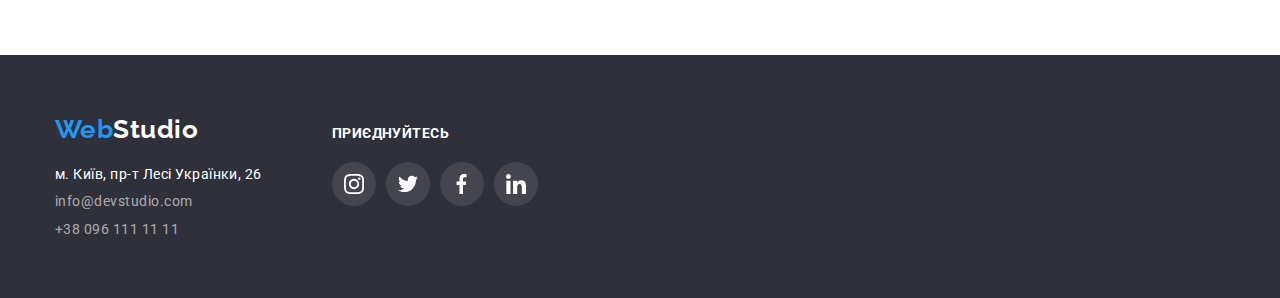
==== commit 42832ca9: "add-css-style" ====
--- a/portfolio.html
+++ b/portfolio.html
@@ -9,6 +9,7 @@
         href="https://fonts.googleapis.com/css2?family=Raleway:wght@700&family=Roboto+Condensed:wght@700&family=Roboto:wght@400;500;700;900&display=swap"
         rel="stylesheet">
         <link rel="stylesheet" href="https://cdnjs.cloudflare.com/ajax/libs/modern-normalize/1.1.0/modern-normalize.min.css">
+        <link rel="stylesheet" href="https://cdnjs.cloudflare.com/ajax/libs/animate.css/4.1.1/animate.min.css" />
  <link rel="stylesheet" href="./styles-css/styles.css">
 </head>
 <body>
--- a/styles-css/styles.css
+++ b/styles-css/styles.css
@@ -123,12 +123,14 @@
     } 
    
     /* contact-nav */
-    
-
-  .icon-contacts {
+.icon-contacts {
     margin-right: 10px;
   }
  
+  .contacts {
+    display: flex;
+    align-items: center;
+  }
 .contact-nav { 
     display: flex;
     margin-left: auto;
@@ -137,14 +139,15 @@
   .contact-wrap:first-of-type { 
     margin-right:50px;
 }
- .icon-contacts{
+ .icon-contacts {
 fill: currentColor;
  }
- .contact-wrap:hover svg{
+ .contact-wrap:hover svg ,
+ .contact-wrap:focus svg{
     fill: var(--accent-text);
  }
 .contact-wrap .contacts {
-    display: block;
+    display: flex;
     padding-top: 32px;
     padding-bottom: 32px;
     margin-right:0 ;
@@ -168,7 +171,7 @@
 
 /* hero */
 .hero {
-    background-image:linear-gradient( rgba(47, 48, 58, 0.4),rgba(47, 48, 58, 0.4)) , url("../images/heroimg.jpg") ;
+    background-image:linear-gradient( rgba(47, 48, 58, 0.4),rgba(47, 48, 58, 0.4)) , url("../images/heroimg.gpg.jpg") ;
     background-repeat: no-repeat;
     background-size: cover;
     margin: auto;
@@ -300,7 +303,6 @@
     padding-top: 94px;
     padding-bottom: 94px;
     background-color: var(--background-second-color);
-    box-shadow: 0px 4px 4px rgba(0, 0, 0, 0.25);
 }
 .employees {
     display: flex;
@@ -329,12 +331,15 @@
     line-height: 1.2;
     margin-bottom: 10px;
 }
-  .coworcer .work {
+.coworcer .work {
   font-weight: 400;
   font-size: 16px;
   line-height: 1.2;
-  
-  }
+}
+
+.work {
+    margin-bottom: 16px;
+}
 .text-worker{
     padding-top: 30px;
     padding-bottom: 30px ;
@@ -343,80 +348,80 @@
 .link-li {
  width: 44px;
  height: 44px;
- background: var(--white-color);
- border-radius: 50%;
-
- }
-
+ background: var(--white-color) ;
+}
 
 .icon-link {
     display: flex;
     justify-content: center;
     align-items: center;
     gap: 10px;
-    margin-top: 16px;
-    }
+    
+}
+
+.link-a {
+    width: 100%;
+    height: 100%;
+    display: flex;
+    justify-content: center;
+    align-items: center;
+}
  
-   .icon {
-   margin-top: 16px;
+.link-a {
    fill: var(--background-icon);
-   
-   
 }  
-  .icon:hover,
-  .icon:focus {
+
+.link-a:hover,
+.link-a:focus {
   fill: var(--white-color);
-  }
-    
-   .link-li:hover,
-   .link-li:focus{
-    background: var(--accent-text);
-    fill: var(--white-color);
-   }
+  color: var(--white-color);
+  border-radius: 50%;
+  background: var(--accent-text);
+}
   
    
-    
-    
+  
+   
 /* our-clients */
 .section-clients {
     padding-top: 94px;
     padding-bottom: 94px;
 }
-
 .our-clients{
    display: flex;
    justify-content: center;
    align-items: center;
-}
- .item-clients {
-    margin-right: 30px;
-    border-radius: 4px;
-    border: 1px solid var(--background-icon);
-    fill: var(--background-icon);
-    border: 1px solid var(--background-icon);
-    padding: 16px 32px;
-    box-shadow :0px 4px 4px rgba(0, 0, 0, 0.25);
-    }
+   gap: 30px;
+}
 .icon-clients {
     fill: var(--background-icon);
-    background-position: center;
-    
-    }
-    .item-clients:last-of-type{
-            margin-right: 0;
-            
-        }
-    
-    
-        .icon-clients:hover,
-        .icon-clients:focus {
-          fill: #2196F3 ;
-        }
-        .item-clients:hover ,
-        .item-clients:focus {
-        border: 1px solid #2196F3;
-        }
-    
+}
+.item-clients {
+    width: 170px;
+    height: 92px;
+}
+.a-icon {
+    width:100%;
+    height: 100%;
+    display: flex;
+    align-items: center;
+    justify-content: center;
+    border: 1px solid var(--background-icon);
+    border-radius: 4px;
+}
+    
+.a-icon:hover .icon-clients ,
+.a-icon:focus .icon-clients {
+    fill: #2196F3;
+}
+.a-icon:hover ,
+.a-aicon:focus {
+     border: 1px solid #2196F3;
+    border-radius: 4px;
+}
+
+
+  
     
 /* footer */
 
@@ -478,29 +483,26 @@
     justify-content: center;
     display: flex;
     align-items: center;
+
     width: 44px;
     height: 44px;
     border-radius: 50%;
     background-color: rgba(255, 255, 255, 0.1);
-    box-shadow: 0px 4px 4px rgba(0, 0, 0, 0.25);
-    }
-    
-    .icon-footer {
+}
+.icon-footer {
     display: inline-block ;
     fill: var(--white-color);
-    
-     }
-
-  .icon-social:hover,
-  .icon-social:focus {
+}
+
+  .link-footer:hover,
+  .link-footer:focus {
     border-radius: 50%;
     background-color: var(--accent-battons-hover);
 }
-
-    
-    .title-social {
+.title-social {
     display: inline-block;
     margin-bottom: 20px;
+
     font-family: Roboto;
     font-weight: 700;
     color: var(--white-color);
